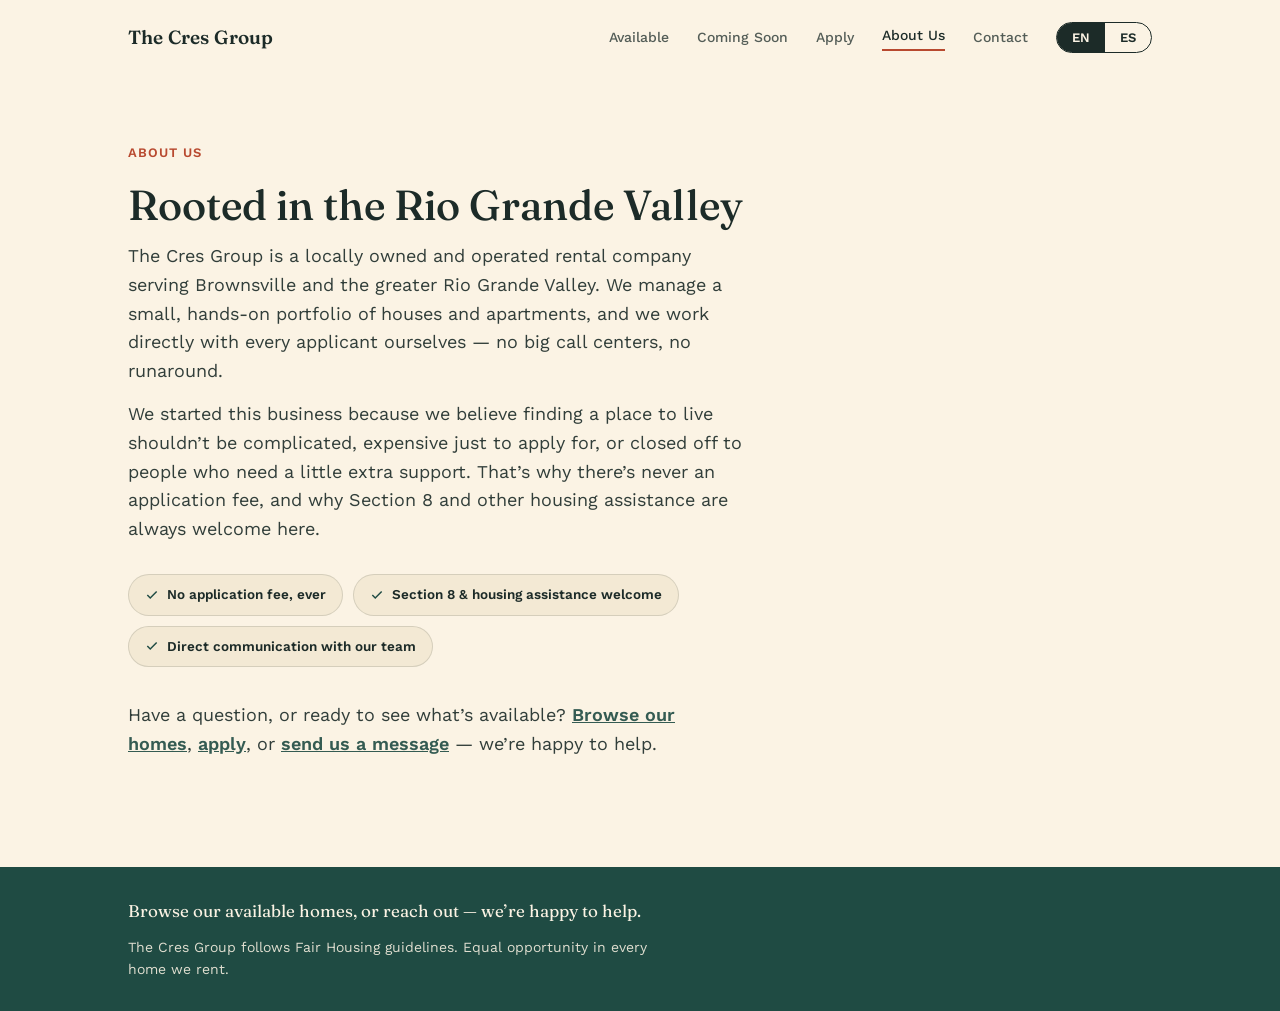
==== about.html @ 416619f0 "Add files via upload" ====
<!DOCTYPE html>
<html lang="en">
<head>
<meta charset="UTF-8">
<meta name="viewport" content="width=device-width, initial-scale=1.0">
<title>About Us — The Cres Group</title>
<link rel="preconnect" href="https://fonts.googleapis.com">
<link rel="preconnect" href="https://fonts.gstatic.com" crossorigin>
<link href="https://fonts.googleapis.com/css2?family=Fraunces:opsz,wght@9..144,400;9..144,500;9..144,600&family=Work+Sans:wght@400;500;600&display=swap" rel="stylesheet">
<link rel="stylesheet" href="styles.css">
</head>
<body>
<div class="wrap">
  <header>
    <div class="logo"><a href="index.html">The Cres Group</a></div>
    <nav>
      <a href="properties.html">
        <span data-lang="en">Available</span>
        <span data-lang="es">Disponibles</span>
      </a>
      <a href="coming-soon.html">
        <span data-lang="en">Coming Soon</span>
        <span data-lang="es">Pr&oacute;ximamente</span>
      </a>
      <a href="apply.html">
        <span data-lang="en">Apply</span>
        <span data-lang="es">Aplicar</span>
      </a>
      <a href="about.html" class="current">
        <span data-lang="en">About Us</span>
        <span data-lang="es">Sobre Nosotros</span>
      </a>
      <a href="contact.html">
        <span data-lang="en">Contact</span>
        <span data-lang="es">Contacto</span>
      </a>
      <div class="lang-toggle">
        <button id="btn-en" class="active" onclick="setLang('en')">EN</button>
        <button id="btn-es" onclick="setLang('es')">ES</button>
      </div>
    </nav>
  </header>
</div>
<section class="apply-section" id="about">
  <div class="wrap">
    <div class="apply-intro">
      <span class="eyebrow" data-lang="en">About us</span>
      <span class="eyebrow" data-lang="es">Sobre nosotros</span>

      <h2 class="apply-title" data-lang="en">Rooted in the Rio Grande Valley</h2>
      <h2 class="apply-title" data-lang="es">Arraigados en el Valle del R&iacute;o Grande</h2>

      <div class="lede" data-lang="en">
        <p>The Cres Group is a locally owned and operated rental company serving Brownsville and the greater Rio Grande Valley. We manage a small, hands-on portfolio of houses and apartments, and we work directly with every applicant ourselves &mdash; no big call centers, no runaround.</p>
        <p>We started this business because we believe finding a place to live shouldn&rsquo;t be complicated, expensive just to apply for, or closed off to people who need a little extra support. That&rsquo;s why there&rsquo;s never an application fee, and why Section 8 and other housing assistance are always welcome here.</p>
      </div>
      <div class="lede" data-lang="es">
        <p>The Cres Group es una compa&ntilde;&iacute;a de renta local, de propiedad y operaci&oacute;n familiar, que sirve a Brownsville y todo el Valle del R&iacute;o Grande. Administramos un portafolio peque&ntilde;o de casas y apartamentos, y trabajamos directamente con cada solicitante &mdash; sin call centers grandes, sin vueltas.</p>
        <p>Comenzamos este negocio porque creemos que encontrar un lugar para vivir no deber&iacute;a ser complicado, costoso solo para aplicar, ni estar cerrado a personas que necesitan un poco de apoyo extra. Por eso nunca hay costo de solicitud, y por eso la Secci&oacute;n 8 y otra asistencia de vivienda siempre son bienvenidas aqu&iacute;.</p>
      </div>

      <div class="badges" style="margin-top:24px;">
        <span class="badge">
          <svg viewBox="0 0 24 24" fill="none" stroke="var(--teal)" stroke-width="2.5"><path d="M20 6L9 17l-5-5"/></svg>
          <span data-lang="en">No application fee, ever</span>
          <span data-lang="es">Nunca hay costo de solicitud</span>
        </span>
        <span class="badge">
          <svg viewBox="0 0 24 24" fill="none" stroke="var(--teal)" stroke-width="2.5"><path d="M20 6L9 17l-5-5"/></svg>
          <span data-lang="en">Section 8 &amp; housing assistance welcome</span>
          <span data-lang="es">Secci&oacute;n 8 y asistencia de vivienda bienvenida</span>
        </span>
        <span class="badge">
          <svg viewBox="0 0 24 24" fill="none" stroke="var(--teal)" stroke-width="2.5"><path d="M20 6L9 17l-5-5"/></svg>
          <span data-lang="en">Direct communication with our team</span>
          <span data-lang="es">Comunicaci&oacute;n directa con nuestro equipo</span>
        </span>
      </div>

      <div class="lede" data-lang="en" style="margin-top:28px;">
        <p>Have a question, or ready to see what&rsquo;s available? <a href="properties.html" style="color:var(--teal); font-weight:600;">Browse our homes</a>, <a href="apply.html" style="color:var(--teal); font-weight:600;">apply</a>, or <a href="contact.html" style="color:var(--teal); font-weight:600;">send us a message</a> &mdash; we&rsquo;re happy to help.</p>
      </div>
      <div class="lede" data-lang="es" style="margin-top:28px;">
        <p>&iquest;Tienes una pregunta, o listo para ver lo que hay disponible? <a href="properties.html" style="color:var(--teal); font-weight:600;">Explora nuestras casas</a>, <a href="apply.html" style="color:var(--teal); font-weight:600;">aplica</a>, o <a href="contact.html" style="color:var(--teal); font-weight:600;">env&iacute;anos un mensaje</a> &mdash; con gusto te ayudamos.</p>
      </div>
    </div>
  </div>
</section>
<footer class="band">
  <div class="wrap">
    <div class="tag" data-lang="en">Browse our available homes, or reach out &mdash; we&rsquo;re happy to help.</div>
    <div class="tag" data-lang="es">Explora nuestras casas disponibles, o cont&aacute;ctanos &mdash; con gusto te ayudamos.</div>
    <p data-lang="en">The Cres Group follows Fair Housing guidelines. Equal opportunity in every home we rent.</p>
    <p data-lang="es">The Cres Group sigue las normas de Vivienda Justa. Igualdad de oportunidades en cada casa que rentamos.</p>
  </div>
</footer>

<script src="script.js"></script>
</body>
</html>
---- styles.css ----
:root{
    --ink:#1C2B28;
    --paper:#FBF3E4;
    --paper-2:#F3E9D4;
    --teal:#1F4B43;
    --teal-dark:#163832;
    --marigold:#E7A93B;
    --clay:#B8492F;
    --clay-dark:#96391F;
    --line: rgba(28,43,40,0.14);
    --font-display: 'Fraunces', serif;
    --font-body: 'Work Sans', sans-serif;
  }
  *{ box-sizing:border-box; }
  html{ scroll-behavior:smooth; }
  body{
    margin:0;
    background:var(--paper);
    color:var(--ink);
    font-family:var(--font-body);
    line-height:1.6;
  }
  a{ color:inherit; }
  .wrap{ max-width:1080px; margin:0 auto; padding:0 28px; }

  /* ---------- Header ---------- */
  header{
    display:flex; align-items:center; justify-content:space-between;
    padding:22px 0;
  }
  .logo{
    font-family:var(--font-display);
    font-weight:600;
    font-size:19px;
    letter-spacing:0.01em;
    white-space:nowrap;
  }
  .logo a{ text-decoration:none; color:inherit; }
  nav a.current{ opacity:1; border-bottom:2px solid var(--clay); padding-bottom:2px; }
  nav{ display:flex; align-items:center; gap:28px; }
  nav a{
    text-decoration:none;
    font-size:14px;
    font-weight:500;
    color:var(--ink);
    opacity:0.75;
  }
  nav a:hover{ opacity:1; }
  .lang-toggle{
    display:inline-flex;
    border:1px solid var(--ink);
    border-radius:999px;
    overflow:hidden;
  }
  .lang-toggle button{
    font-family:var(--font-body);
    font-size:13px;
    font-weight:600;
    padding:7px 15px;
    border:none;
    background:transparent;
    color:var(--ink);
    cursor:pointer;
  }
  .lang-toggle button.active{
    background:var(--ink);
    color:var(--paper);
  }

  /* ---------- Hero ---------- */
  .hero{ padding:64px 0 56px; }
  .eyebrow{
    display:inline-block;
    font-size:13px;
    font-weight:600;
    letter-spacing:0.08em;
    text-transform:uppercase;
    color:var(--clay);
    margin-bottom:18px;
  }
  h1{
    font-family:var(--font-display);
    font-weight:500;
    font-size:clamp(34px, 5.2vw, 58px);
    line-height:1.06;
    margin:0 0 22px;
    max-width:14ch;
  }
  h1 em{
    font-style:italic;
    font-weight:400;
    color:var(--teal);
  }
  .lede{
    font-size:18px;
    max-width:56ch;
    color:var(--ink);
    opacity:0.9;
    margin:0 0 30px;
  }
  .lede p{ margin:0 0 14px; }
  .lede p:last-child{ margin-bottom:0; }

  .badges{ display:flex; flex-wrap:wrap; gap:10px; margin-bottom:34px; }
  .badge{
    display:inline-flex; align-items:center; gap:8px;
    font-size:13.5px; font-weight:600;
    padding:9px 16px;
    background:var(--paper-2);
    border:1px solid var(--line);
    border-radius:999px;
  }
  .badge svg{ width:14px; height:14px; flex-shrink:0; }

  .cta-row{ display:flex; flex-wrap:wrap; gap:14px; }
  .btn{
    font-family:var(--font-body);
    font-size:15px;
    font-weight:600;
    padding:14px 26px;
    border-radius:8px;
    text-decoration:none;
    display:inline-block;
    cursor:pointer;
    border:1.5px solid transparent;
  }
  .btn-primary{
    background:var(--clay);
    color:var(--paper);
  }
  .btn-primary:hover{ background:var(--clay-dark); }
  .btn-secondary{
    background:transparent;
    border-color:var(--ink);
    color:var(--ink);
  }
  .btn-secondary:hover{ background:var(--ink); color:var(--paper); }

  /* ---------- Roofline divider (signature element) ---------- */
  .roofline{
    width:100%;
    height:34px;
    display:block;
  }

  /* ---------- Footer band ---------- */
  .band{
    background:var(--teal);
    color:var(--paper);
    padding:30px 0;
  }
  .band .wrap{
    display:flex; align-items:center; justify-content:space-between;
    flex-wrap:wrap; gap:12px;
  }
  .band p{
    margin:0; font-size:14px; opacity:0.88; max-width:60ch;
  }
  .band .tag{
    font-family:var(--font-display);
    font-size:17px;
  }

  /* ---------- Apply section ---------- */
  .apply-section{ padding:64px 0 72px; scroll-margin-top:24px; }
  .apply-intro{ max-width:640px; margin:0 0 36px; }
  .apply-title{
    font-family:var(--font-display); font-weight:500;
    font-size:clamp(28px, 4.4vw, 42px); line-height:1.1; margin:0 0 14px;
  }
  .apply-sub{ font-size:16px; opacity:0.85; max-width:60ch; margin:0 0 8px; }
  .apply-note{
    font-size:14px; opacity:0.8; margin:18px 0 0;
    background:var(--paper-2); border:1px solid var(--line);
    border-radius:10px; padding:12px 16px;
  }
  form.apply-form{ max-width:720px; }
  fieldset{ border:none; padding:0; margin:0 0 34px; }
  legend{
    font-family:var(--font-display); font-size:19px; font-weight:500;
    color:var(--teal); padding:0 0 14px; width:100%;
    border-bottom:1px solid var(--line); margin-bottom:18px;
  }
  .form-grid{ display:grid; grid-template-columns:1fr 1fr; gap:16px; }
  .form-grid .full{ grid-column:1 / -1; }
  .apply-form label{ display:block; font-size:13.5px; font-weight:600; margin-bottom:6px; }
  .apply-form input, .apply-form select, .apply-form textarea{
    width:100%; font-family:var(--font-body); font-size:15px;
    padding:11px 13px; border:1px solid var(--line); border-radius:8px;
    background:#fff; color:var(--ink);
  }
  .apply-form input:focus, .apply-form select:focus, .apply-form textarea:focus{
    outline:2px solid var(--teal); outline-offset:1px;
  }
  .apply-form textarea{ resize:vertical; min-height:90px; }
  .form-field{ margin-bottom:16px; }
  .checkbox-row{
    display:flex; align-items:flex-start; gap:10px;
    background:var(--paper-2); border:1px solid var(--line);
    border-radius:10px; padding:14px 16px;
  }
  .checkbox-row input{ width:auto; margin-top:3px; }
  .checkbox-row label{ margin:0; font-weight:500; font-size:14.5px; }
  .hint{ font-size:12.5px; opacity:0.7; margin-top:4px; font-weight:400; }
  .submit-row{ display:flex; align-items:center; gap:16px; margin-top:8px; }
  .confirm-msg{
    display:none; margin-top:20px; padding:16px 18px;
    color:var(--paper); border-radius:10px; font-size:14.5px;
  }
  .confirm-msg.show{ display:block; }
  #confirm-success{ background:var(--teal); }
  #confirm-error{ background:var(--clay); }
  #message-success{ background:var(--teal); }
  #message-error{ background:var(--clay); }
  #message-error-contact{ background:var(--clay); }
  .apply-form button[disabled]{ opacity:0.6; cursor:not-allowed; }

  /* ---------- Properties section ---------- */
  .properties-section{ padding:64px 0 72px; background:var(--paper-2); scroll-margin-top:24px; }
  .properties-intro{ max-width:640px; margin:0 0 36px; }
  .properties-title{
    font-family:var(--font-display); font-weight:500;
    font-size:clamp(28px, 4.4vw, 42px); line-height:1.1; margin:0 0 10px;
  }
  .properties-sub{ font-size:16px; opacity:0.85; max-width:60ch; margin:0; }

  .property-card{
    background:#fff; border:1px solid var(--line); border-radius:16px;
    overflow:hidden; display:grid; grid-template-columns:340px 1fr;
  }
  .property-card + .property-card{ margin-top:28px; }
  .property-gallery{ background:var(--ink); }
  .property-main-photo{
    width:100%; aspect-ratio:4/3; object-fit:cover; display:block; cursor:pointer;
  }
  .property-thumbs{
    display:flex; gap:6px; padding:8px; overflow-x:auto; background:var(--teal-dark);
  }
  .property-thumbs img{
    width:56px; height:56px; object-fit:cover; border-radius:6px; cursor:pointer;
    flex-shrink:0; border:2px solid transparent; opacity:0.85;
  }
  .property-thumbs img:hover{ opacity:1; }

  .property-body{ padding:26px 28px; }
  .property-top{
    display:flex; align-items:flex-start; justify-content:space-between;
    gap:12px; flex-wrap:wrap; margin-bottom:6px;
  }
  .property-address{
    font-family:var(--font-display); font-size:22px; font-weight:500; margin:0;
  }
  .property-status{
    font-size:12px; font-weight:600; text-transform:uppercase; letter-spacing:0.06em;
    color:var(--teal); background:rgba(31,75,67,0.1);
    padding:5px 11px; border-radius:999px; white-space:nowrap;
  }
  .property-status.upcoming{
    color:var(--clay); background:rgba(184,73,47,0.12);
  }
  .property-price{ font-size:15px; font-weight:600; color:var(--clay); margin:0 0 14px; }
  .property-price span{ font-weight:400; opacity:0.75; }

  .property-specs{ display:flex; flex-wrap:wrap; gap:18px; margin-bottom:16px; }
  .property-specs div{ font-size:14px; font-weight:600; display:flex; align-items:center; gap:6px; }
  .property-specs svg{ width:16px; height:16px; stroke:var(--teal); flex-shrink:0; }

  .property-desc{ font-size:15px; opacity:0.92; margin:0 0 18px; max-width:60ch; }
  .property-contact{ font-size:14px; font-weight:600; margin:0 0 18px; }
  .property-contact a{ color:var(--teal); text-decoration:none; }
  .property-contact a:hover{ text-decoration:underline; }

  /* Lightbox */
  .lightbox{
    display:none; position:fixed; inset:0; background:rgba(20,26,24,0.92);
    z-index:100; align-items:center; justify-content:center; padding:24px;
  }
  .lightbox.open{ display:flex; }
  .lightbox img{ max-width:min(88vw, 780px); max-height:82vh; border-radius:8px; object-fit:contain; }
  .lightbox-close, .lightbox-prev, .lightbox-next{
    position:absolute; background:rgba(255,255,255,0.12); color:#fff; border:none;
    border-radius:999px; width:42px; height:42px; font-size:20px; cursor:pointer;
  }
  .lightbox-close:hover, .lightbox-prev:hover, .lightbox-next:hover{ background:rgba(255,255,255,0.22); }
  .lightbox-close{ top:20px; right:20px; }
  .lightbox-prev{ left:20px; top:50%; transform:translateY(-50%); }
  .lightbox-next{ right:20px; top:50%; transform:translateY(-50%); }

  @media (max-width:720px){
    .property-card{ grid-template-columns:1fr; }
  }

  [data-lang]{ display:none; }
  [data-lang].is-visible{ display:block; }
  span[data-lang].is-visible{ display:inline; }
  .eyebrow[data-lang].is-visible{ display:inline-block; }

  @media (max-width:640px){
    header{ flex-wrap:wrap; gap:14px; }
    nav{ gap:16px; order:3; width:100%; justify-content:flex-start; }
    .hero{ padding:40px 0 44px; }
    .form-grid{ grid-template-columns:1fr; }
  }

  @media (prefers-reduced-motion: no-preference){
    .hero > *{
      animation: rise 0.6s ease both;
    }
    .hero > *:nth-child(2){ animation-delay:0.05s; }
    .hero > *:nth-child(3){ animation-delay:0.1s; }
    .hero > *:nth-child(4){ animation-delay:0.15s; }
    .hero > *:nth-child(5){ animation-delay:0.2s; }
    @keyframes rise{
      from{ opacity:0; transform:translateY(8px); }
      to{ opacity:1; transform:translateY(0); }
    }
  }
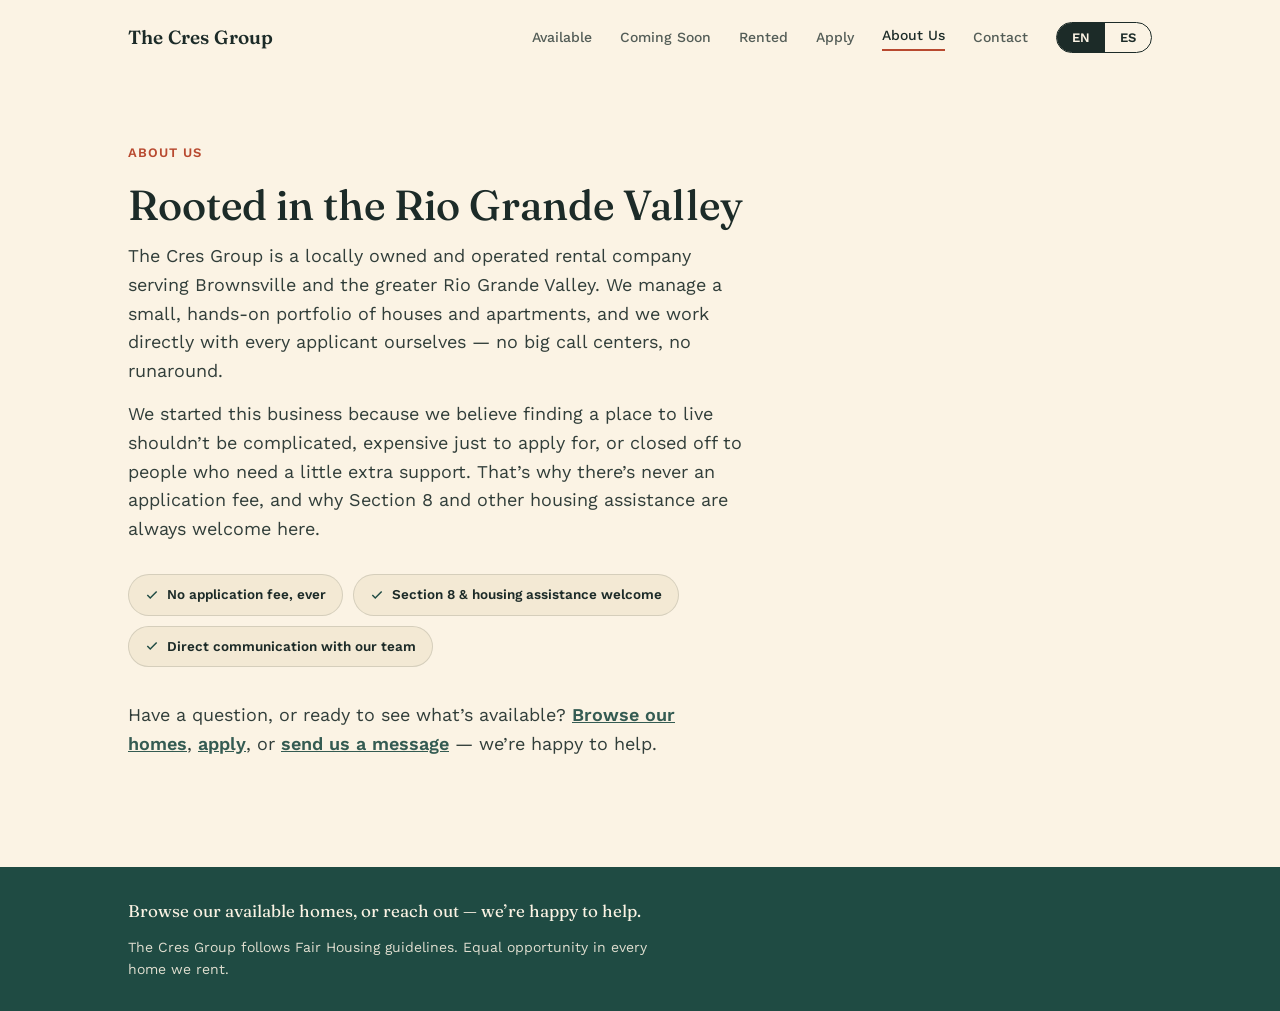
==== commit a6cb5617: "Add files via upload" ====
--- a/about.html
+++ b/about.html
@@ -22,6 +22,10 @@
         <span data-lang="en">Coming Soon</span>
         <span data-lang="es">Pr&oacute;ximamente</span>
       </a>
+      <a href="rented.html">
+        <span data-lang="en">Rented</span>
+        <span data-lang="es">Rentadas</span>
+      </a>
       <a href="apply.html">
         <span data-lang="en">Apply</span>
         <span data-lang="es">Aplicar</span>
@@ -41,6 +45,7 @@
     </nav>
   </header>
 </div>
+
 <section class="apply-section" id="about">
   <div class="wrap">
     <div class="apply-intro">
@@ -86,6 +91,7 @@
     </div>
   </div>
 </section>
+
 <footer class="band">
   <div class="wrap">
     <div class="tag" data-lang="en">Browse our available homes, or reach out &mdash; we&rsquo;re happy to help.</div>
--- a/styles.css
+++ b/styles.css
@@ -1,317 +1,339 @@
-  :root{
-    --ink:#1C2B28;
-    --paper:#FBF3E4;
-    --paper-2:#F3E9D4;
-    --teal:#1F4B43;
-    --teal-dark:#163832;
-    --marigold:#E7A93B;
-    --clay:#B8492F;
-    --clay-dark:#96391F;
-    --line: rgba(28,43,40,0.14);
-    --font-display: 'Fraunces', serif;
-    --font-body: 'Work Sans', sans-serif;
+:root{
+  --ink:#1C2B28;
+  --paper:#FBF3E4;
+  --paper-2:#F3E9D4;
+  --teal:#1F4B43;
+  --teal-dark:#163832;
+  --marigold:#E7A93B;
+  --clay:#B8492F;
+  --clay-dark:#96391F;
+  --line: rgba(28,43,40,0.14);
+  --font-display: 'Fraunces', serif;
+  --font-body: 'Work Sans', sans-serif;
+}
+*{ box-sizing:border-box; }
+html{ scroll-behavior:smooth; }
+body{
+  margin:0;
+  background:var(--paper);
+  color:var(--ink);
+  font-family:var(--font-body);
+  line-height:1.6;
+}
+a{ color:inherit; }
+.wrap{ max-width:1080px; margin:0 auto; padding:0 28px; }
+
+/* ---------- Header ---------- */
+header{
+  display:flex; align-items:center; justify-content:space-between;
+  padding:22px 0;
+}
+.logo{
+  font-family:var(--font-display);
+  font-weight:600;
+  font-size:19px;
+  letter-spacing:0.01em;
+  white-space:nowrap;
+}
+.logo a{ text-decoration:none; color:inherit; }
+nav a.current{ opacity:1; border-bottom:2px solid var(--clay); padding-bottom:2px; }
+nav{ display:flex; align-items:center; gap:28px; }
+nav a{
+  text-decoration:none;
+  font-size:14px;
+  font-weight:500;
+  color:var(--ink);
+  opacity:0.75;
+}
+nav a:hover{ opacity:1; }
+.lang-toggle{
+  display:inline-flex;
+  border:1px solid var(--ink);
+  border-radius:999px;
+  overflow:hidden;
+}
+.lang-toggle button{
+  font-family:var(--font-body);
+  font-size:13px;
+  font-weight:600;
+  padding:7px 15px;
+  border:none;
+  background:transparent;
+  color:var(--ink);
+  cursor:pointer;
+}
+.lang-toggle button.active{
+  background:var(--ink);
+  color:var(--paper);
+}
+
+/* ---------- Hero ---------- */
+.hero{ padding:64px 0 56px; }
+.eyebrow{
+  display:inline-block;
+  font-size:13px;
+  font-weight:600;
+  letter-spacing:0.08em;
+  text-transform:uppercase;
+  color:var(--clay);
+  margin-bottom:18px;
+}
+h1{
+  font-family:var(--font-display);
+  font-weight:500;
+  font-size:clamp(34px, 5.2vw, 58px);
+  line-height:1.06;
+  margin:0 0 22px;
+  max-width:14ch;
+}
+h1 em{
+  font-style:italic;
+  font-weight:400;
+  color:var(--teal);
+}
+.lede{
+  font-size:18px;
+  max-width:56ch;
+  color:var(--ink);
+  opacity:0.9;
+  margin:0 0 30px;
+}
+.lede p{ margin:0 0 14px; }
+.lede p:last-child{ margin-bottom:0; }
+
+.badges{ display:flex; flex-wrap:wrap; gap:10px; margin-bottom:34px; }
+.badge{
+  display:inline-flex; align-items:center; gap:8px;
+  font-size:13.5px; font-weight:600;
+  padding:9px 16px;
+  background:var(--paper-2);
+  border:1px solid var(--line);
+  border-radius:999px;
+}
+.badge svg{ width:14px; height:14px; flex-shrink:0; }
+
+.cta-row{ display:flex; flex-wrap:wrap; gap:14px; }
+.btn{
+  font-family:var(--font-body);
+  font-size:15px;
+  font-weight:600;
+  padding:14px 26px;
+  border-radius:8px;
+  text-decoration:none;
+  display:inline-block;
+  cursor:pointer;
+  border:1.5px solid transparent;
+}
+.btn-primary{
+  background:var(--clay);
+  color:var(--paper);
+}
+.btn-primary:hover{ background:var(--clay-dark); }
+.btn-secondary{
+  background:transparent;
+  border-color:var(--ink);
+  color:var(--ink);
+}
+.btn-secondary:hover{ background:var(--ink); color:var(--paper); }
+
+/* ---------- Roofline divider ---------- */
+.roofline{
+  width:100%;
+  height:34px;
+  display:block;
+}
+
+/* ---------- Footer band ---------- */
+.band{
+  background:var(--teal);
+  color:var(--paper);
+  padding:30px 0;
+}
+.band .wrap{
+  display:flex; align-items:center; justify-content:space-between;
+  flex-wrap:wrap; gap:12px;
+}
+.band p{
+  margin:0; font-size:14px; opacity:0.88; max-width:60ch;
+}
+.band .tag{
+  font-family:var(--font-display);
+  font-size:17px;
+}
+
+/* ---------- Properties section ---------- */
+.properties-section{ padding:64px 0 72px; background:var(--paper-2); scroll-margin-top:24px; }
+.properties-intro{ max-width:640px; margin:0 0 36px; }
+.properties-title{
+  font-family:var(--font-display); font-weight:500;
+  font-size:clamp(28px, 4.4vw, 42px); line-height:1.1; margin:0 0 10px;
+}
+.properties-sub{ font-size:16px; opacity:0.85; max-width:60ch; margin:0; }
+
+.property-card{
+  background:#fff; border:1px solid var(--line); border-radius:16px;
+  overflow:hidden; display:grid; grid-template-columns:340px 1fr;
+}
+.property-card + .property-card{ margin-top:28px; }
+.property-gallery{ background:var(--ink); }
+.property-main-photo{
+  width:100%; aspect-ratio:4/3; object-fit:cover; display:block; cursor:pointer;
+}
+.property-thumbs{
+  display:flex; gap:6px; padding:8px; overflow-x:auto; background:var(--teal-dark);
+}
+.property-thumbs img{
+  width:56px; height:56px; object-fit:cover; border-radius:6px; cursor:pointer;
+  flex-shrink:0; border:2px solid transparent; opacity:0.85;
+}
+.property-thumbs img:hover{ opacity:1; }
+
+.property-body{ padding:26px 28px; }
+.property-top{
+  display:flex; align-items:flex-start; justify-content:space-between;
+  gap:12px; flex-wrap:wrap; margin-bottom:6px;
+}
+.property-address{
+  font-family:var(--font-display); font-size:22px; font-weight:500; margin:0;
+}
+.property-status{
+  font-size:12px; font-weight:600; text-transform:uppercase; letter-spacing:0.06em;
+  color:var(--teal); background:rgba(31,75,67,0.1);
+  padding:5px 11px; border-radius:999px; white-space:nowrap;
+}
+.property-status.upcoming{
+  color:var(--clay); background:rgba(184,73,47,0.12);
+}
+.property-status.rented{
+  color:#6b6155; background:rgba(107,97,85,0.12);
+}
+.property-price{ font-size:15px; font-weight:600; color:var(--clay); margin:0 0 14px; }
+.property-price span{ font-weight:400; opacity:0.75; }
+
+.property-specs{ display:flex; flex-wrap:wrap; gap:18px; margin-bottom:16px; }
+.property-specs div{ font-size:14px; font-weight:600; display:flex; align-items:center; gap:6px; }
+.property-specs svg{ width:16px; height:16px; stroke:var(--teal); flex-shrink:0; }
+
+.property-desc{ font-size:15px; opacity:0.92; margin:0 0 18px; max-width:60ch; }
+
+.property-map-block{ margin:0 0 18px; max-width:260px; }
+.property-map-label{
+  font-size:12px; font-weight:600; text-transform:uppercase; letter-spacing:0.04em;
+  color:var(--teal); margin-bottom:6px;
+}
+.property-map{
+  width:100%; height:150px; border-radius:10px; border:1px solid var(--line);
+  background:var(--paper-2);
+}
+.map-expand-link{
+  display:inline-block; margin-top:6px; font-size:12.5px; font-weight:600;
+  color:var(--teal); text-decoration:none;
+}
+.map-expand-link:hover{ text-decoration:underline; }
+
+.property-contact{ font-size:14px; font-weight:600; margin:0 0 18px; }
+.property-contact a{ color:var(--teal); text-decoration:none; }
+.property-contact a:hover{ text-decoration:underline; }
+
+/* Lightbox */
+.lightbox{
+  display:none; position:fixed; inset:0; background:rgba(20,26,24,0.92);
+  z-index:100; align-items:center; justify-content:center; padding:24px;
+}
+.lightbox.open{ display:flex; }
+.lightbox img{ max-width:min(88vw, 780px); max-height:82vh; border-radius:8px; object-fit:contain; }
+.lightbox-close, .lightbox-prev, .lightbox-next{
+  position:absolute; background:rgba(255,255,255,0.12); color:#fff; border:none;
+  border-radius:999px; width:42px; height:42px; font-size:20px; cursor:pointer;
+}
+.lightbox-close:hover, .lightbox-prev:hover, .lightbox-next:hover{ background:rgba(255,255,255,0.22); }
+.lightbox-close{ top:20px; right:20px; }
+.lightbox-prev{ left:20px; top:50%; transform:translateY(-50%); }
+.lightbox-next{ right:20px; top:50%; transform:translateY(-50%); }
+
+@media (max-width:720px){
+  .property-card{ grid-template-columns:1fr; }
+}
+
+/* ---------- Apply / Message / About section ---------- */
+.apply-section{ padding:64px 0 72px; scroll-margin-top:24px; }
+.apply-intro{ max-width:640px; margin:0 0 36px; }
+.apply-title{
+  font-family:var(--font-display); font-weight:500;
+  font-size:clamp(28px, 4.4vw, 42px); line-height:1.1; margin:0 0 14px;
+}
+.apply-sub{ font-size:16px; opacity:0.85; max-width:60ch; margin:0 0 8px; }
+.apply-note{
+  font-size:14px; opacity:0.8; margin:18px 0 0;
+  background:var(--paper-2); border:1px solid var(--line);
+  border-radius:10px; padding:12px 16px;
+}
+
+form.apply-form{ max-width:720px; }
+fieldset{ border:none; padding:0; margin:0 0 34px; }
+legend{
+  font-family:var(--font-display); font-size:19px; font-weight:500;
+  color:var(--teal); padding:0 0 14px; width:100%;
+  border-bottom:1px solid var(--line); margin-bottom:18px;
+}
+.form-grid{ display:grid; grid-template-columns:1fr 1fr; gap:16px; }
+.form-grid .full{ grid-column:1 / -1; }
+.apply-form label{ display:block; font-size:13.5px; font-weight:600; margin-bottom:6px; }
+.apply-form input, .apply-form select, .apply-form textarea{
+  width:100%; font-family:var(--font-body); font-size:15px;
+  padding:11px 13px; border:1px solid var(--line); border-radius:8px;
+  background:#fff; color:var(--ink);
+}
+.apply-form input:focus, .apply-form select:focus, .apply-form textarea:focus{
+  outline:2px solid var(--teal); outline-offset:1px;
+}
+.apply-form textarea{ resize:vertical; min-height:90px; }
+.form-field{ margin-bottom:16px; }
+.checkbox-row{
+  display:flex; align-items:flex-start; gap:10px;
+  background:var(--paper-2); border:1px solid var(--line);
+  border-radius:10px; padding:14px 16px;
+}
+.checkbox-row input{ width:auto; margin-top:3px; }
+.checkbox-row label{ margin:0; font-weight:500; font-size:14.5px; }
+.hint{ font-size:12.5px; opacity:0.7; margin-top:4px; font-weight:400; }
+.submit-row{ display:flex; align-items:center; gap:16px; margin-top:8px; }
+.apply-form button[disabled]{ opacity:0.6; cursor:not-allowed; }
+
+.confirm-msg{
+  display:none; margin-top:20px; padding:16px 18px;
+  color:var(--paper); border-radius:10px; font-size:14.5px;
+}
+.confirm-msg.show{ display:block; }
+#confirm-success{ background:var(--teal); }
+#confirm-error{ background:var(--clay); }
+#message-success{ background:var(--teal); }
+#message-error{ background:var(--clay); }
+#message-error-contact{ background:var(--clay); }
+
+/* ---------- Language toggle visibility ---------- */
+[data-lang]:not(.is-visible){ display:none; }
+[data-lang].is-visible{ display:block; }
+span[data-lang].is-visible{ display:inline; }
+.eyebrow[data-lang].is-visible{ display:inline-block; }
+
+@media (max-width:640px){
+  header{ flex-wrap:wrap; gap:14px; }
+  nav{ gap:16px; order:3; width:100%; justify-content:flex-start; }
+  .hero{ padding:40px 0 44px; }
+  .form-grid{ grid-template-columns:1fr; }
+}
+
+@media (prefers-reduced-motion: no-preference){
+  .hero > *{
+    animation: rise 0.6s ease both;
   }
-  *{ box-sizing:border-box; }
-  html{ scroll-behavior:smooth; }
-  body{
-    margin:0;
-    background:var(--paper);
-    color:var(--ink);
-    font-family:var(--font-body);
-    line-height:1.6;
+  .hero > *:nth-child(2){ animation-delay:0.05s; }
+  .hero > *:nth-child(3){ animation-delay:0.1s; }
+  .hero > *:nth-child(4){ animation-delay:0.15s; }
+  .hero > *:nth-child(5){ animation-delay:0.2s; }
+  @keyframes rise{
+    from{ opacity:0; transform:translateY(8px); }
+    to{ opacity:1; transform:translateY(0); }
   }
-  a{ color:inherit; }
-  .wrap{ max-width:1080px; margin:0 auto; padding:0 28px; }
-
-  /* ---------- Header ---------- */
-  header{
-    display:flex; align-items:center; justify-content:space-between;
-    padding:22px 0;
-  }
-  .logo{
-    font-family:var(--font-display);
-    font-weight:600;
-    font-size:19px;
-    letter-spacing:0.01em;
-    white-space:nowrap;
-  }
-  .logo a{ text-decoration:none; color:inherit; }
-  nav a.current{ opacity:1; border-bottom:2px solid var(--clay); padding-bottom:2px; }
-  nav{ display:flex; align-items:center; gap:28px; }
-  nav a{
-    text-decoration:none;
-    font-size:14px;
-    font-weight:500;
-    color:var(--ink);
-    opacity:0.75;
-  }
-  nav a:hover{ opacity:1; }
-  .lang-toggle{
-    display:inline-flex;
-    border:1px solid var(--ink);
-    border-radius:999px;
-    overflow:hidden;
-  }
-  .lang-toggle button{
-    font-family:var(--font-body);
-    font-size:13px;
-    font-weight:600;
-    padding:7px 15px;
-    border:none;
-    background:transparent;
-    color:var(--ink);
-    cursor:pointer;
-  }
-  .lang-toggle button.active{
-    background:var(--ink);
-    color:var(--paper);
-  }
-
-  /* ---------- Hero ---------- */
-  .hero{ padding:64px 0 56px; }
-  .eyebrow{
-    display:inline-block;
-    font-size:13px;
-    font-weight:600;
-    letter-spacing:0.08em;
-    text-transform:uppercase;
-    color:var(--clay);
-    margin-bottom:18px;
-  }
-  h1{
-    font-family:var(--font-display);
-    font-weight:500;
-    font-size:clamp(34px, 5.2vw, 58px);
-    line-height:1.06;
-    margin:0 0 22px;
-    max-width:14ch;
-  }
-  h1 em{
-    font-style:italic;
-    font-weight:400;
-    color:var(--teal);
-  }
-  .lede{
-    font-size:18px;
-    max-width:56ch;
-    color:var(--ink);
-    opacity:0.9;
-    margin:0 0 30px;
-  }
-  .lede p{ margin:0 0 14px; }
-  .lede p:last-child{ margin-bottom:0; }
-
-  .badges{ display:flex; flex-wrap:wrap; gap:10px; margin-bottom:34px; }
-  .badge{
-    display:inline-flex; align-items:center; gap:8px;
-    font-size:13.5px; font-weight:600;
-    padding:9px 16px;
-    background:var(--paper-2);
-    border:1px solid var(--line);
-    border-radius:999px;
-  }
-  .badge svg{ width:14px; height:14px; flex-shrink:0; }
-
-  .cta-row{ display:flex; flex-wrap:wrap; gap:14px; }
-  .btn{
-    font-family:var(--font-body);
-    font-size:15px;
-    font-weight:600;
-    padding:14px 26px;
-    border-radius:8px;
-    text-decoration:none;
-    display:inline-block;
-    cursor:pointer;
-    border:1.5px solid transparent;
-  }
-  .btn-primary{
-    background:var(--clay);
-    color:var(--paper);
-  }
-  .btn-primary:hover{ background:var(--clay-dark); }
-  .btn-secondary{
-    background:transparent;
-    border-color:var(--ink);
-    color:var(--ink);
-  }
-  .btn-secondary:hover{ background:var(--ink); color:var(--paper); }
-
-  /* ---------- Roofline divider (signature element) ---------- */
-  .roofline{
-    width:100%;
-    height:34px;
-    display:block;
-  }
-
-  /* ---------- Footer band ---------- */
-  .band{
-    background:var(--teal);
-    color:var(--paper);
-    padding:30px 0;
-  }
-  .band .wrap{
-    display:flex; align-items:center; justify-content:space-between;
-    flex-wrap:wrap; gap:12px;
-  }
-  .band p{
-    margin:0; font-size:14px; opacity:0.88; max-width:60ch;
-  }
-  .band .tag{
-    font-family:var(--font-display);
-    font-size:17px;
-  }
-
-  /* ---------- Apply section ---------- */
-  .apply-section{ padding:64px 0 72px; scroll-margin-top:24px; }
-  .apply-intro{ max-width:640px; margin:0 0 36px; }
-  .apply-title{
-    font-family:var(--font-display); font-weight:500;
-    font-size:clamp(28px, 4.4vw, 42px); line-height:1.1; margin:0 0 14px;
-  }
-  .apply-sub{ font-size:16px; opacity:0.85; max-width:60ch; margin:0 0 8px; }
-  .apply-note{
-    font-size:14px; opacity:0.8; margin:18px 0 0;
-    background:var(--paper-2); border:1px solid var(--line);
-    border-radius:10px; padding:12px 16px;
-  }
-  form.apply-form{ max-width:720px; }
-  fieldset{ border:none; padding:0; margin:0 0 34px; }
-  legend{
-    font-family:var(--font-display); font-size:19px; font-weight:500;
-    color:var(--teal); padding:0 0 14px; width:100%;
-    border-bottom:1px solid var(--line); margin-bottom:18px;
-  }
-  .form-grid{ display:grid; grid-template-columns:1fr 1fr; gap:16px; }
-  .form-grid .full{ grid-column:1 / -1; }
-  .apply-form label{ display:block; font-size:13.5px; font-weight:600; margin-bottom:6px; }
-  .apply-form input, .apply-form select, .apply-form textarea{
-    width:100%; font-family:var(--font-body); font-size:15px;
-    padding:11px 13px; border:1px solid var(--line); border-radius:8px;
-    background:#fff; color:var(--ink);
-  }
-  .apply-form input:focus, .apply-form select:focus, .apply-form textarea:focus{
-    outline:2px solid var(--teal); outline-offset:1px;
-  }
-  .apply-form textarea{ resize:vertical; min-height:90px; }
-  .form-field{ margin-bottom:16px; }
-  .checkbox-row{
-    display:flex; align-items:flex-start; gap:10px;
-    background:var(--paper-2); border:1px solid var(--line);
-    border-radius:10px; padding:14px 16px;
-  }
-  .checkbox-row input{ width:auto; margin-top:3px; }
-  .checkbox-row label{ margin:0; font-weight:500; font-size:14.5px; }
-  .hint{ font-size:12.5px; opacity:0.7; margin-top:4px; font-weight:400; }
-  .submit-row{ display:flex; align-items:center; gap:16px; margin-top:8px; }
-  .confirm-msg{
-    display:none; margin-top:20px; padding:16px 18px;
-    color:var(--paper); border-radius:10px; font-size:14.5px;
-  }
-  .confirm-msg.show{ display:block; }
-  #confirm-success{ background:var(--teal); }
-  #confirm-error{ background:var(--clay); }
-  #message-success{ background:var(--teal); }
-  #message-error{ background:var(--clay); }
-  #message-error-contact{ background:var(--clay); }
-  .apply-form button[disabled]{ opacity:0.6; cursor:not-allowed; }
-
-  /* ---------- Properties section ---------- */
-  .properties-section{ padding:64px 0 72px; background:var(--paper-2); scroll-margin-top:24px; }
-  .properties-intro{ max-width:640px; margin:0 0 36px; }
-  .properties-title{
-    font-family:var(--font-display); font-weight:500;
-    font-size:clamp(28px, 4.4vw, 42px); line-height:1.1; margin:0 0 10px;
-  }
-  .properties-sub{ font-size:16px; opacity:0.85; max-width:60ch; margin:0; }
-
-  .property-card{
-    background:#fff; border:1px solid var(--line); border-radius:16px;
-    overflow:hidden; display:grid; grid-template-columns:340px 1fr;
-  }
-  .property-card + .property-card{ margin-top:28px; }
-  .property-gallery{ background:var(--ink); }
-  .property-main-photo{
-    width:100%; aspect-ratio:4/3; object-fit:cover; display:block; cursor:pointer;
-  }
-  .property-thumbs{
-    display:flex; gap:6px; padding:8px; overflow-x:auto; background:var(--teal-dark);
-  }
-  .property-thumbs img{
-    width:56px; height:56px; object-fit:cover; border-radius:6px; cursor:pointer;
-    flex-shrink:0; border:2px solid transparent; opacity:0.85;
-  }
-  .property-thumbs img:hover{ opacity:1; }
-
-  .property-body{ padding:26px 28px; }
-  .property-top{
-    display:flex; align-items:flex-start; justify-content:space-between;
-    gap:12px; flex-wrap:wrap; margin-bottom:6px;
-  }
-  .property-address{
-    font-family:var(--font-display); font-size:22px; font-weight:500; margin:0;
-  }
-  .property-status{
-    font-size:12px; font-weight:600; text-transform:uppercase; letter-spacing:0.06em;
-    color:var(--teal); background:rgba(31,75,67,0.1);
-    padding:5px 11px; border-radius:999px; white-space:nowrap;
-  }
-  .property-status.upcoming{
-    color:var(--clay); background:rgba(184,73,47,0.12);
-  }
-  .property-price{ font-size:15px; font-weight:600; color:var(--clay); margin:0 0 14px; }
-  .property-price span{ font-weight:400; opacity:0.75; }
-
-  .property-specs{ display:flex; flex-wrap:wrap; gap:18px; margin-bottom:16px; }
-  .property-specs div{ font-size:14px; font-weight:600; display:flex; align-items:center; gap:6px; }
-  .property-specs svg{ width:16px; height:16px; stroke:var(--teal); flex-shrink:0; }
-
-  .property-desc{ font-size:15px; opacity:0.92; margin:0 0 18px; max-width:60ch; }
-  .property-contact{ font-size:14px; font-weight:600; margin:0 0 18px; }
-  .property-contact a{ color:var(--teal); text-decoration:none; }
-  .property-contact a:hover{ text-decoration:underline; }
-
-  /* Lightbox */
-  .lightbox{
-    display:none; position:fixed; inset:0; background:rgba(20,26,24,0.92);
-    z-index:100; align-items:center; justify-content:center; padding:24px;
-  }
-  .lightbox.open{ display:flex; }
-  .lightbox img{ max-width:min(88vw, 780px); max-height:82vh; border-radius:8px; object-fit:contain; }
-  .lightbox-close, .lightbox-prev, .lightbox-next{
-    position:absolute; background:rgba(255,255,255,0.12); color:#fff; border:none;
-    border-radius:999px; width:42px; height:42px; font-size:20px; cursor:pointer;
-  }
-  .lightbox-close:hover, .lightbox-prev:hover, .lightbox-next:hover{ background:rgba(255,255,255,0.22); }
-  .lightbox-close{ top:20px; right:20px; }
-  .lightbox-prev{ left:20px; top:50%; transform:translateY(-50%); }
-  .lightbox-next{ right:20px; top:50%; transform:translateY(-50%); }
-
-  @media (max-width:720px){
-    .property-card{ grid-template-columns:1fr; }
-  }
-
-  [data-lang]{ display:none; }
-  [data-lang].is-visible{ display:block; }
-  span[data-lang].is-visible{ display:inline; }
-  .eyebrow[data-lang].is-visible{ display:inline-block; }
-
-  @media (max-width:640px){
-    header{ flex-wrap:wrap; gap:14px; }
-    nav{ gap:16px; order:3; width:100%; justify-content:flex-start; }
-    .hero{ padding:40px 0 44px; }
-    .form-grid{ grid-template-columns:1fr; }
-  }
-
-  @media (prefers-reduced-motion: no-preference){
-    .hero > *{
-      animation: rise 0.6s ease both;
-    }
-    .hero > *:nth-child(2){ animation-delay:0.05s; }
-    .hero > *:nth-child(3){ animation-delay:0.1s; }
-    .hero > *:nth-child(4){ animation-delay:0.15s; }
-    .hero > *:nth-child(5){ animation-delay:0.2s; }
-    @keyframes rise{
-      from{ opacity:0; transform:translateY(8px); }
-      to{ opacity:1; transform:translateY(0); }
-    }
-  }+}
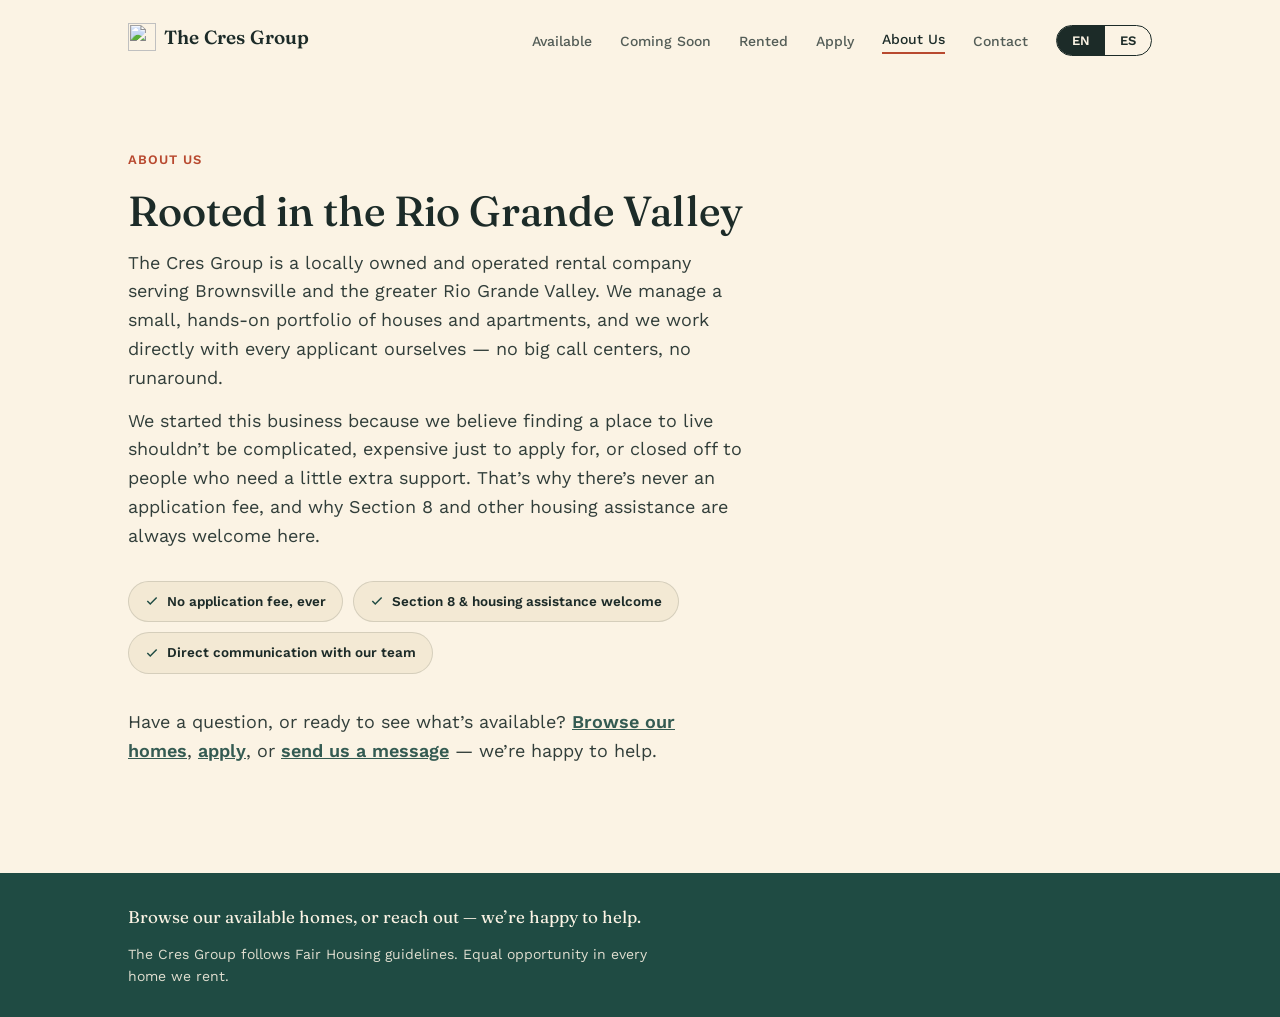
==== commit b386d0fb: "Add files via upload" ====
--- a/about.html
+++ b/about.html
@@ -8,11 +8,14 @@
 <link rel="preconnect" href="https://fonts.gstatic.com" crossorigin>
 <link href="https://fonts.googleapis.com/css2?family=Fraunces:opsz,wght@9..144,400;9..144,500;9..144,600&family=Work+Sans:wght@400;500;600&display=swap" rel="stylesheet">
 <link rel="stylesheet" href="styles.css">
+<link rel="icon" type="image/svg+xml" href="favicon.svg">
+<link rel="icon" type="image/png" href="favicon.png">
+<link rel="apple-touch-icon" href="favicon.png">
 </head>
 <body>
 <div class="wrap">
   <header>
-    <div class="logo"><a href="index.html">The Cres Group</a></div>
+    <div class="logo"><a href="index.html"><img src="favicon.svg" alt="" class="logo-icon">The Cres Group</a></div>
     <nav>
       <a href="properties.html">
         <span data-lang="en">Available</span>
--- a/styles.css
+++ b/styles.css
@@ -35,7 +35,8 @@
   letter-spacing:0.01em;
   white-space:nowrap;
 }
-.logo a{ text-decoration:none; color:inherit; }
+.logo a{ text-decoration:none; color:inherit; display:inline-flex; align-items:center; gap:8px; }
+.logo-icon{ height:28px; width:28px; flex-shrink:0; }
 nav a.current{ opacity:1; border-bottom:2px solid var(--clay); padding-bottom:2px; }
 nav{ display:flex; align-items:center; gap:28px; }
 nav a{
